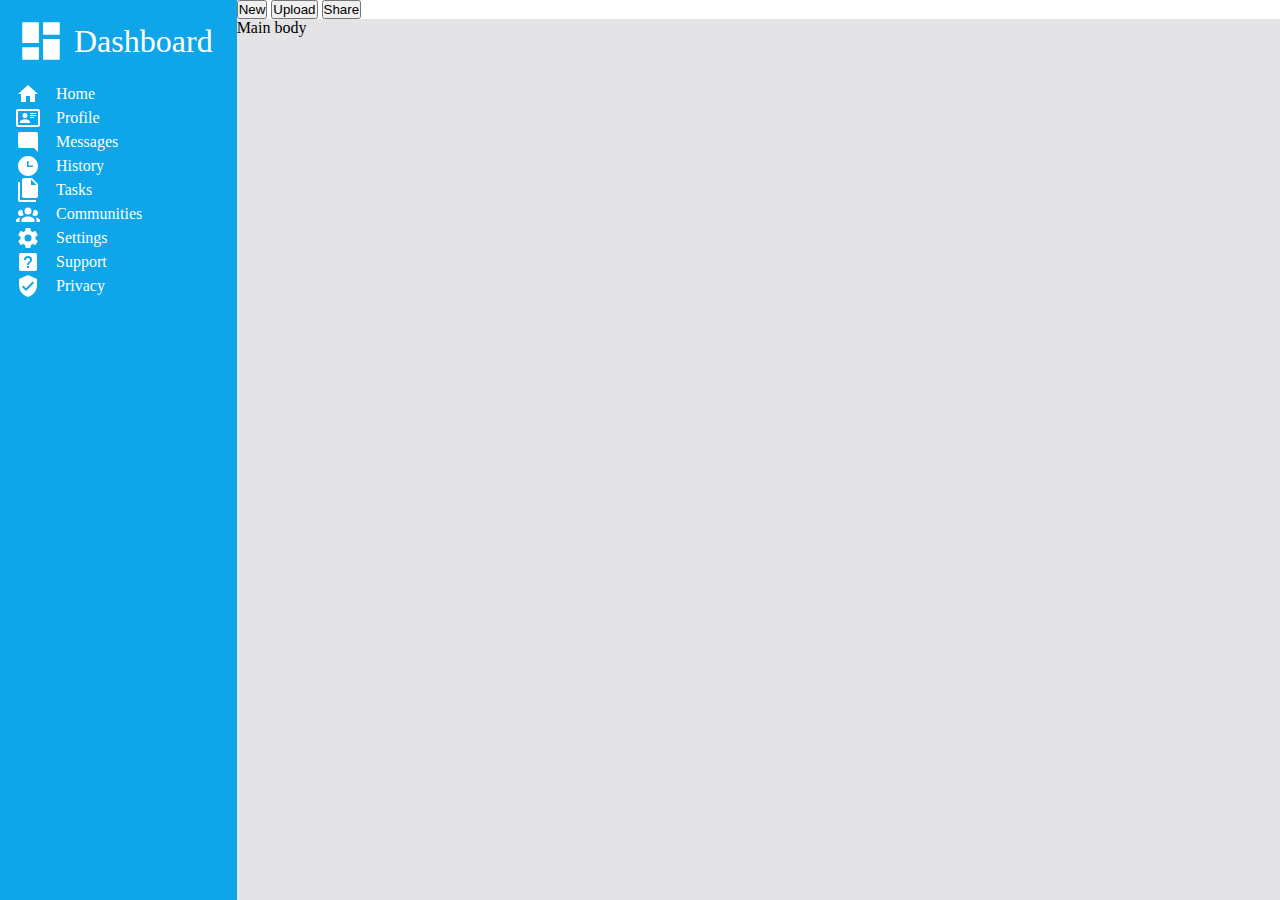
==== admin_dashboard/index.html @ d6130c11 "Implements styling for sidebar header" ====
<!DOCTYPE html>
<html lang="en">
<head>
    <meta charset="UTF-8">
    <meta name="viewport" content="width=device-width, initial-scale=1.0">
    <link rel="stylesheet" href="./styles/main.css">
    
    <link href="https://fonts.googleapis.com/css2?family=Roboto:ital,wght@0,400;0,500;0,700;0,900;1,400;1,700;1,900&display=swap" rel="stylesheet">
    <title>Admin Dashboard</title>
</head>
<body>
    <section class="header">
        <section class="search-bar">
            <div class="search"></div>
            <div class="search-field"></div>
            <div class="alarm-bell"></div>
            <div class="user-logo"></div>
            <div class="user-name"></div>
        </section>
        <section class="user-bar">
            <div class="user-logo"></div>
            <div class="greeting"></div>
            <div class="user-name"></div>
            <button type="button" id="new">New</button>
            <button type="button" id="upload">Upload</button>
            <button type="button" id="share">Share</button>
        </section>
    </section>
    <section class="sidebar">
        <div class="sidebar-header">
            <img src="./images/dashboard.svg" alt="Dashboard logo">
            <div class="sidebar-text">Dashboard</div>
        </div>
        <section class="nav">
            <ul class="nav-top">
                <li class="sidebar-link">
                    <img src="./images/home.svg" alt="Home icon">
                    <div class="sidebar-text">Home</div>
                </li>
                <li class="sidebar-link">
                    <img src="./images/profile.svg" alt="Profile icon">
                    <div class="sidebar-text">Profile</div>
                </li>
                <li class="sidebar-link">
                    <img src="./images/messages.svg" alt="Messages icon">
                    <div class="sidebar-text">Messages</div>
                </li>
                <li class="sidebar-link">
                    <img src="./images/history.svg" alt="History icon">
                    <div class="sidebar-text">History</div>
                </li>
                <li class="sidebar-link">
                    <img src="./images/tasks.svg" alt="Tasks icon">
                    <div class="sidebar-text">Tasks</div>
                </li>
                <li class="sidebar-link">
                    <img src="./images/communities.svg" alt="Communities icon">
                    <div class="sidebar-text">Communities</div>
                </li>
            </ul>
            <ul class="nav-bottom">
                <li class="sidebar-link">
                    <img src="./images/settings.svg" alt="Settings icon">
                    <div class="sidebar-text">Settings</div>
                </li>
                <li class="sidebar-link">
                    <img src="./images/support.svg" alt="Support icon">
                    <div class="sidebar-text">Support</div>
                </li>
                <li class="sidebar-link">
                    <img src="./images/privacy.svg" alt="Privacy icon">
                    <div class="sidebar-text">Privacy</div>
                </li>
            </ul>
        </section>
    </section>

    <section class="main">
        Main body
    </section>
</body>
</html>
---- admin_dashboard/styles/main.css ----
@import "sidebar.css";

*{
    margin: 0;
    padding: 0;
}

body{
    display: grid;
    grid-template-columns: auto 1fr;
    grid-template-rows: auto 1fr;
    height: 100vh;
}

.header{
    background-color: white;
    grid-column: 2 / 3;
}



.main{
    background-color: #e4e4e7;
}

li{
    list-style: none;
}
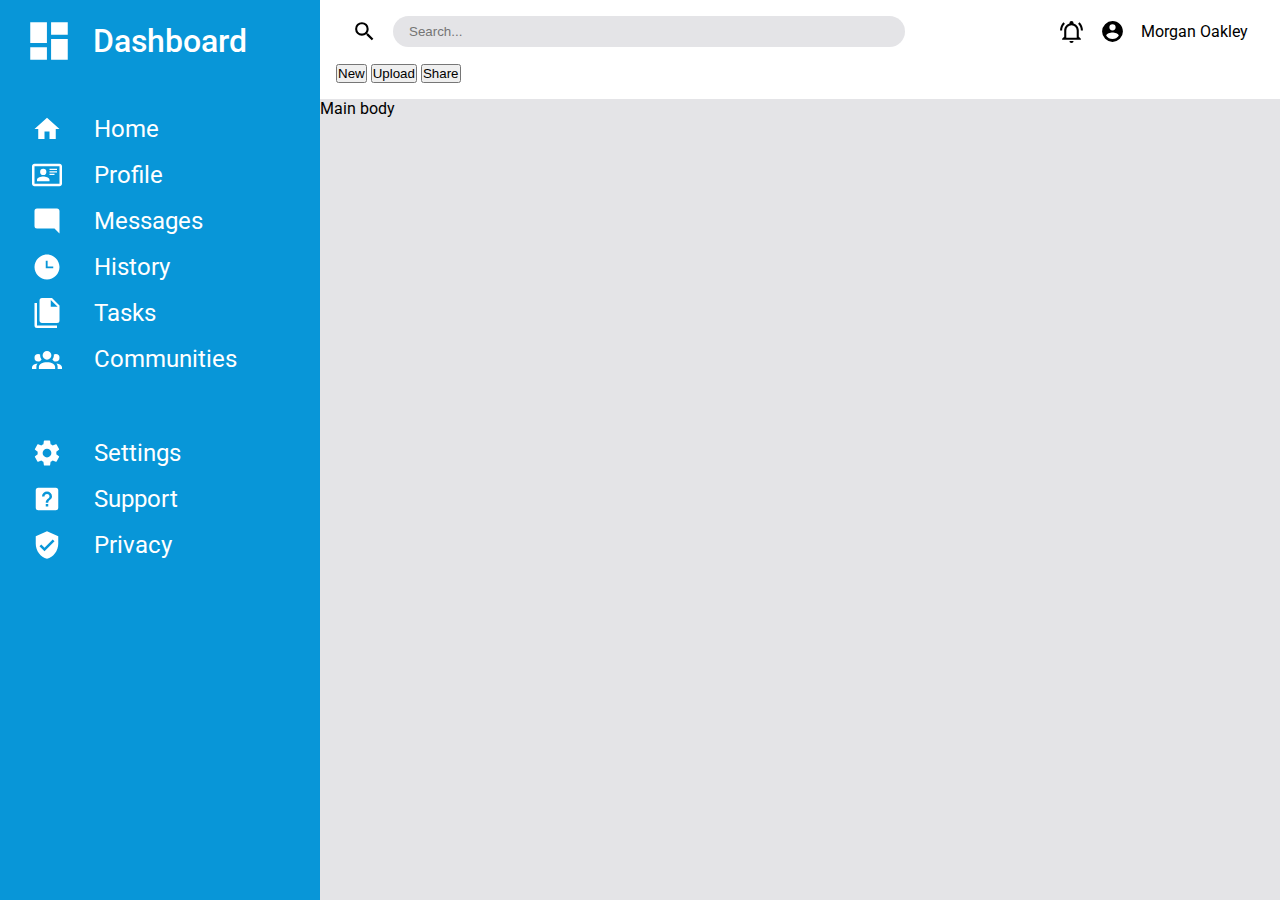
==== commit adc1d0b1: "Creates initial styling and elements for the top half of the header bar" ====
--- a/admin_dashboard/index.html
+++ b/admin_dashboard/index.html
@@ -11,11 +11,13 @@
 <body>
     <section class="header">
         <section class="search-bar">
-            <div class="search"></div>
-            <div class="search-field"></div>
-            <div class="alarm-bell"></div>
-            <div class="user-logo"></div>
-            <div class="user-name"></div>
+            <img src="./images/search.svg" alt="Search Icon" class="search-logo">
+            <input type="text" class="search-field" placeholder="Search...">
+            <div class="search-buttons">
+                <img src="./images/notifications.svg" alt="Notifications Icon" class="alarm-bell">
+                <img src="./images/account-circle.svg" alt="User Profile Icon" class="user-logo">
+                <div class="user-name">Morgan Oakley</div>
+            </div>
         </section>
         <section class="user-bar">
             <div class="user-logo"></div>
--- a/admin_dashboard/styles/main.css
+++ b/admin_dashboard/styles/main.css
@@ -1,15 +1,21 @@
 @import "sidebar.css";
+@import "header.css";
 
 *{
     margin: 0;
     padding: 0;
 }
 
+:root{
+    --sidebar-width: 20rem;
+}
+
 body{
     display: grid;
-    grid-template-columns: auto 1fr;
+    grid-template-columns: var(--sidebar-width) 1fr;
     grid-template-rows: auto 1fr;
     height: 100vh;
+    font-family: "Roboto", sans-serif;
 }
 
 .header{
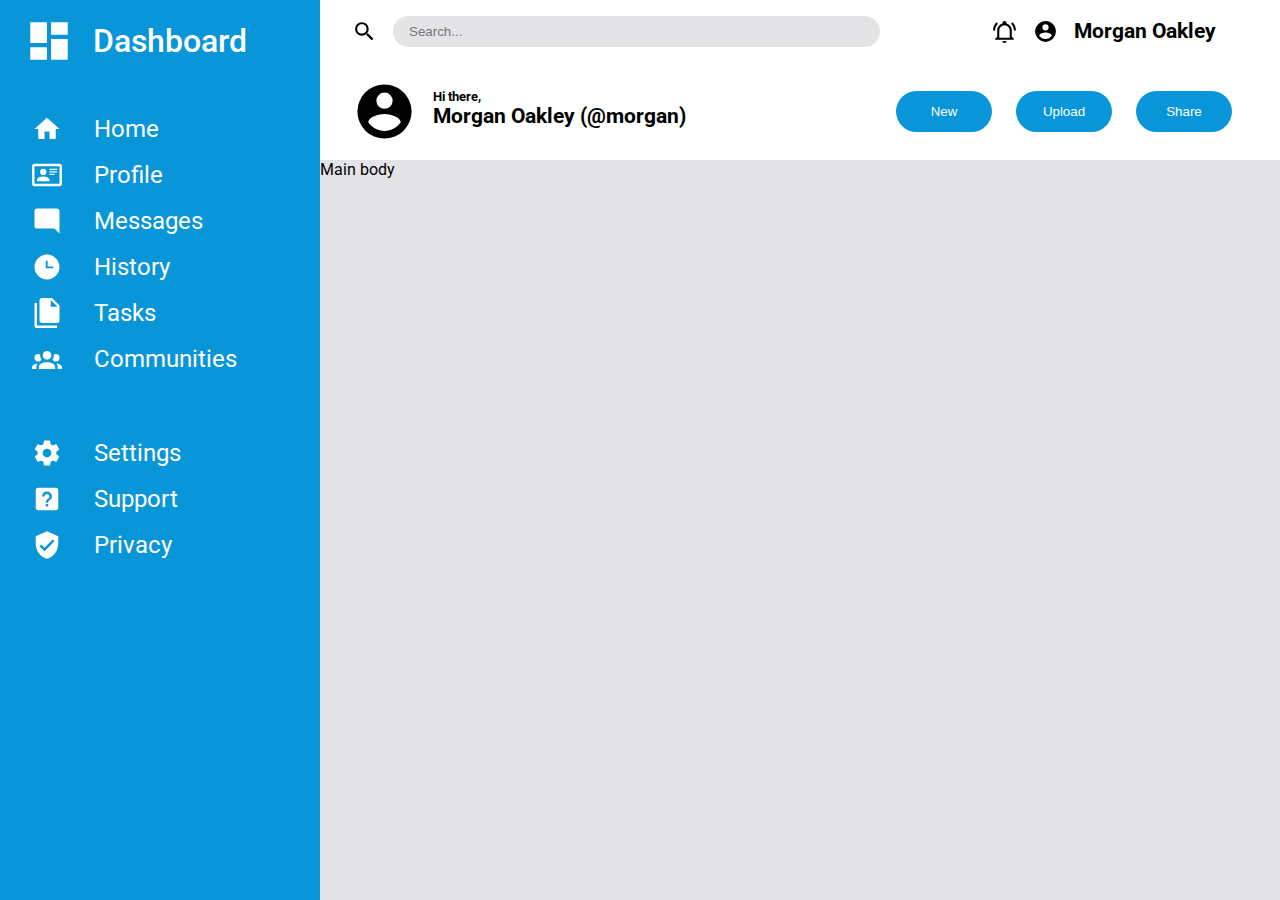
==== commit abd8f06e: "Modifies styling for the rest of the header bar" ====
--- a/admin_dashboard/index.html
+++ b/admin_dashboard/index.html
@@ -20,12 +20,16 @@
             </div>
         </section>
         <section class="user-bar">
-            <div class="user-logo"></div>
-            <div class="greeting"></div>
-            <div class="user-name"></div>
-            <button type="button" id="new">New</button>
-            <button type="button" id="upload">Upload</button>
-            <button type="button" id="share">Share</button>
+            <img src="./images/account-circle.svg" alt="User Profile Icon" class="user-logo">
+            <div class="welcome">
+                <div class="greeting">Hi there,</div>
+                <div class="user-name">Morgan Oakley (@morgan)</div>
+            </div>
+            <div class="action-buttons">
+                <button type="button" id="new">New</button>
+                <button type="button" id="upload">Upload</button>
+                <button type="button" id="share">Share</button>
+            </div>
         </section>
     </section>
     <section class="sidebar">
--- a/admin_dashboard/styles/main.css
+++ b/admin_dashboard/styles/main.css
@@ -8,6 +8,7 @@
 
 :root{
     --sidebar-width: 20rem;
+    --color-blue: #0896d8;
 }
 
 body{
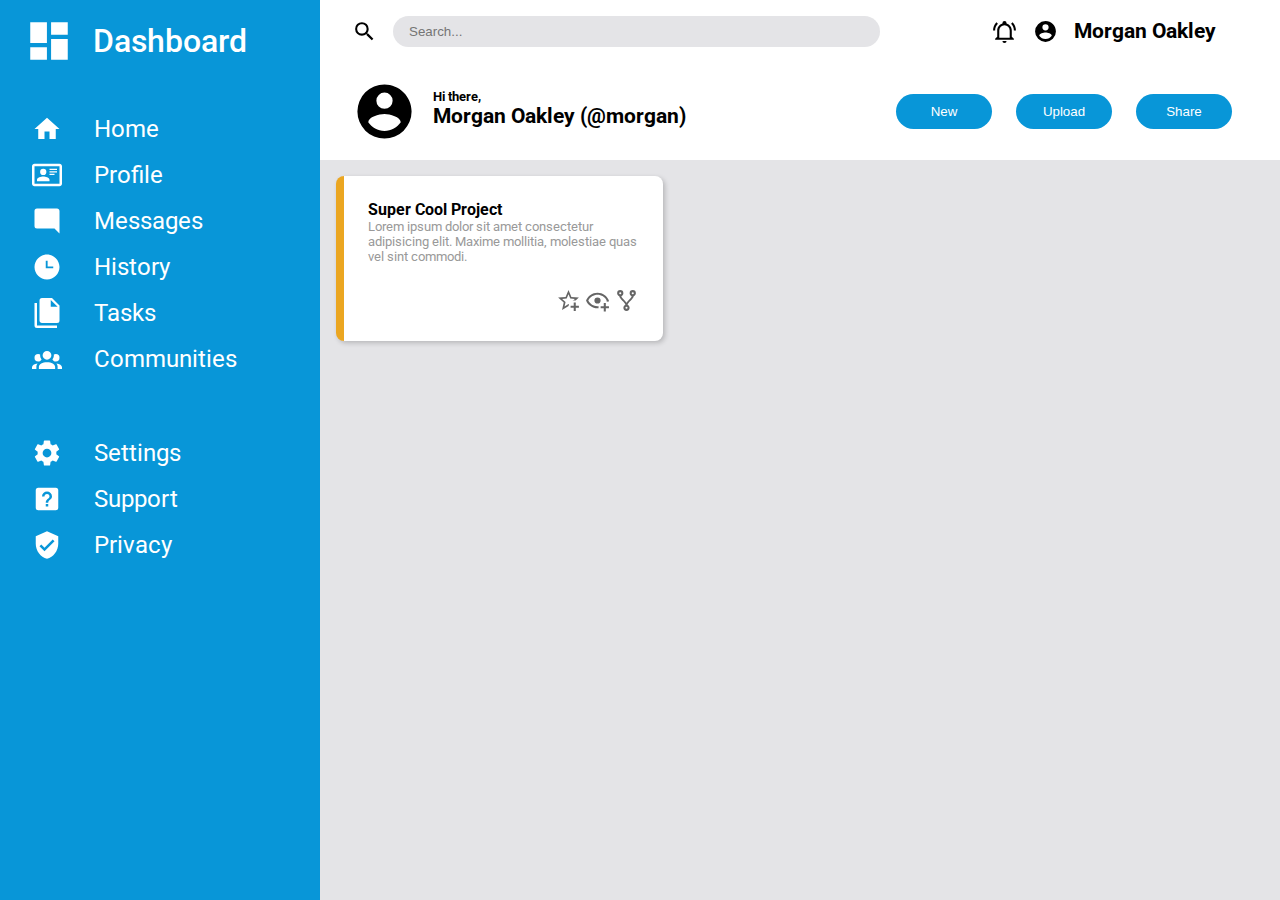
==== commit 697f1f2a: "Creates main content grid, card, and stylizes the card" ====
--- a/admin_dashboard/index.html
+++ b/admin_dashboard/index.html
@@ -3,7 +3,7 @@
 <head>
     <meta charset="UTF-8">
     <meta name="viewport" content="width=device-width, initial-scale=1.0">
-    <link rel="stylesheet" href="./styles/main.css">
+    <link rel="stylesheet" href="./styles/style.css">
     
     <link href="https://fonts.googleapis.com/css2?family=Roboto:ital,wght@0,400;0,500;0,700;0,900;1,400;1,700;1,900&display=swap" rel="stylesheet">
     <title>Admin Dashboard</title>
@@ -81,8 +81,26 @@
         </section>
     </section>
 
-    <section class="main">
-        Main body
-    </section>
+    <main>
+        <section class="content">
+            <div class="projects">
+                <div class="card">
+                    <h4>Super Cool Project</h4>
+                    <p>                       
+                        Lorem ipsum dolor sit amet consectetur adipisicing elit. Maxime mollitia,
+                        molestiae quas vel sint commodi.
+                    </p>
+                    <div class="card-actions">
+                        <img src="./images/star-plus-outline.svg" alt="Favorite Icon">
+                        <img src="./images/eye-plus-outline.svg" alt="Watch Icon">
+                        <img src="./images/source-fork.svg" alt="Fork Icon">
+                    </div>
+                </div>
+            </div>
+            <div class="main-sidebar">
+
+            </div>
+        </section>
+    </main>
 </body>
 </html>--- a/admin_dashboard/styles/style.css
+++ b/admin_dashboard/styles/style.css
@@ -0,0 +1,37 @@
+@import "sidebar.css";
+@import "header.css";
+@import "main.css";
+
+*{
+    margin: 0;
+    padding: 0;
+}
+
+:root{
+    --sidebar-width: 20rem;
+    --color-blue: #0896d8;
+    --card-box-shadow: 2px 2px 5px rgba(0, 0, 0, .2);
+}
+
+body{
+    display: grid;
+    grid-template-columns: var(--sidebar-width) 1fr;
+    grid-template-rows: auto 1fr;
+    height: 100vh;
+    font-family: "Roboto", sans-serif;
+}
+
+.header{
+    background-color: white;
+    grid-column: 2 / 3;
+}
+
+
+
+main{
+    background-color: #e4e4e7;
+}
+
+li{
+    list-style: none;
+}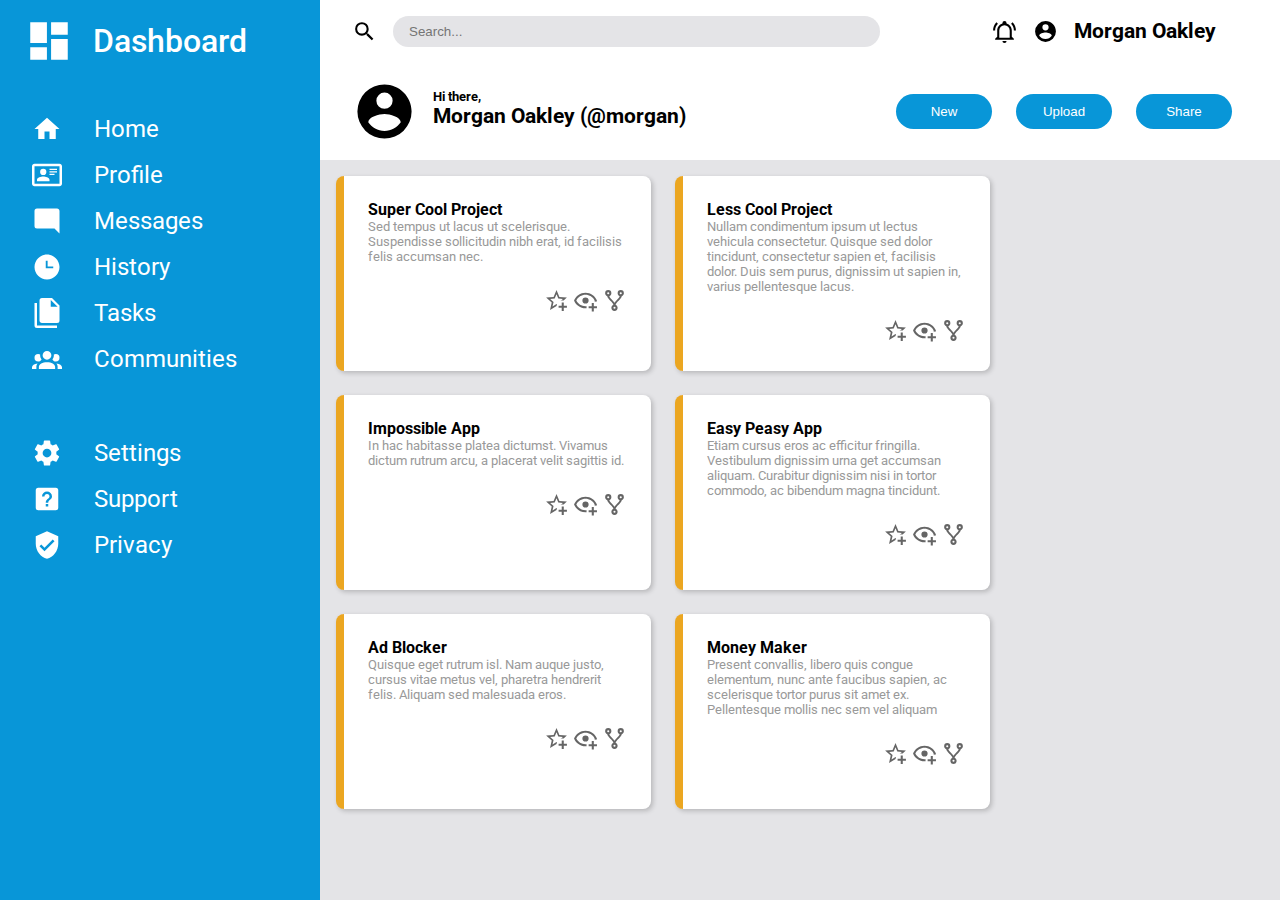
==== commit f63b7750: "Adds in other 6 cards" ====
--- a/admin_dashboard/index.html
+++ b/admin_dashboard/index.html
@@ -87,8 +87,80 @@
                 <div class="card">
                     <h4>Super Cool Project</h4>
                     <p>                       
-                        Lorem ipsum dolor sit amet consectetur adipisicing elit. Maxime mollitia,
-                        molestiae quas vel sint commodi.
+                        Sed tempus ut lacus ut scelerisque.
+                        Suspendisse sollicitudin nibh erat, id
+                        facilisis felis accumsan nec.
+                    </p>
+                    <div class="card-actions">
+                        <img src="./images/star-plus-outline.svg" alt="Favorite Icon">
+                        <img src="./images/eye-plus-outline.svg" alt="Watch Icon">
+                        <img src="./images/source-fork.svg" alt="Fork Icon">
+                    </div>
+                </div>
+                <div class="card">
+                    <h4>Less Cool Project</h4>
+                    <p>                       
+                        Nullam condimentum ipsum ut lectus vehicula
+                        consectetur. Quisque sed dolor tincidunt,
+                        consectetur sapien et, facilisis dolor. Duis sem
+                        purus, dignissim ut sapien in, varius
+                        pellentesque lacus.
+                    </p>
+                    <div class="card-actions">
+                        <img src="./images/star-plus-outline.svg" alt="Favorite Icon">
+                        <img src="./images/eye-plus-outline.svg" alt="Watch Icon">
+                        <img src="./images/source-fork.svg" alt="Fork Icon">
+                    </div>
+                </div>
+                <div class="card">
+                    <h4>Impossible App</h4>
+                    <p>                       
+                        In hac habitasse platea dictumst. Vivamus
+                        dictum rutrum arcu, a placerat velit sagittis
+                        id.
+                    </p>
+                    <div class="card-actions">
+                        <img src="./images/star-plus-outline.svg" alt="Favorite Icon">
+                        <img src="./images/eye-plus-outline.svg" alt="Watch Icon">
+                        <img src="./images/source-fork.svg" alt="Fork Icon">
+                    </div>
+                </div>
+                <div class="card">
+                    <h4>Easy Peasy App</h4>
+                    <p>                       
+                        Etiam cursus eros ac efficitur fringilla.
+                        Vestibulum dignissim urna get accumsan
+                        aliquam. Curabitur dignissim nisi in tortor
+                        commodo, ac bibendum magna tincidunt.
+                    </p>
+                    <div class="card-actions">
+                        <img src="./images/star-plus-outline.svg" alt="Favorite Icon">
+                        <img src="./images/eye-plus-outline.svg" alt="Watch Icon">
+                        <img src="./images/source-fork.svg" alt="Fork Icon">
+                    </div>
+                </div>
+                <div class="card">
+                    <h4>Ad Blocker</h4>
+                    <p>                       
+                        Quisque eget rutrum isl. Nam auque
+                        justo, cursus vitae metus vel, pharetra
+                        hendrerit felis. Aliquam sed malesuada
+                        eros.
+                    </p>
+                    <div class="card-actions">
+                        <img src="./images/star-plus-outline.svg" alt="Favorite Icon">
+                        <img src="./images/eye-plus-outline.svg" alt="Watch Icon">
+                        <img src="./images/source-fork.svg" alt="Fork Icon">
+                    </div>
+                </div>
+                <div class="card">
+                    <h4>Money Maker</h4>
+                    <p>                       
+                        Present convallis, libero quis congue
+                        elementum, nunc ante faucibus sapien, ac
+                        scelerisque tortor purus sit amet ex.
+                        Pellentesque mollis nec sem vel aliquam
+                      
                     </p>
                     <div class="card-actions">
                         <img src="./images/star-plus-outline.svg" alt="Favorite Icon">
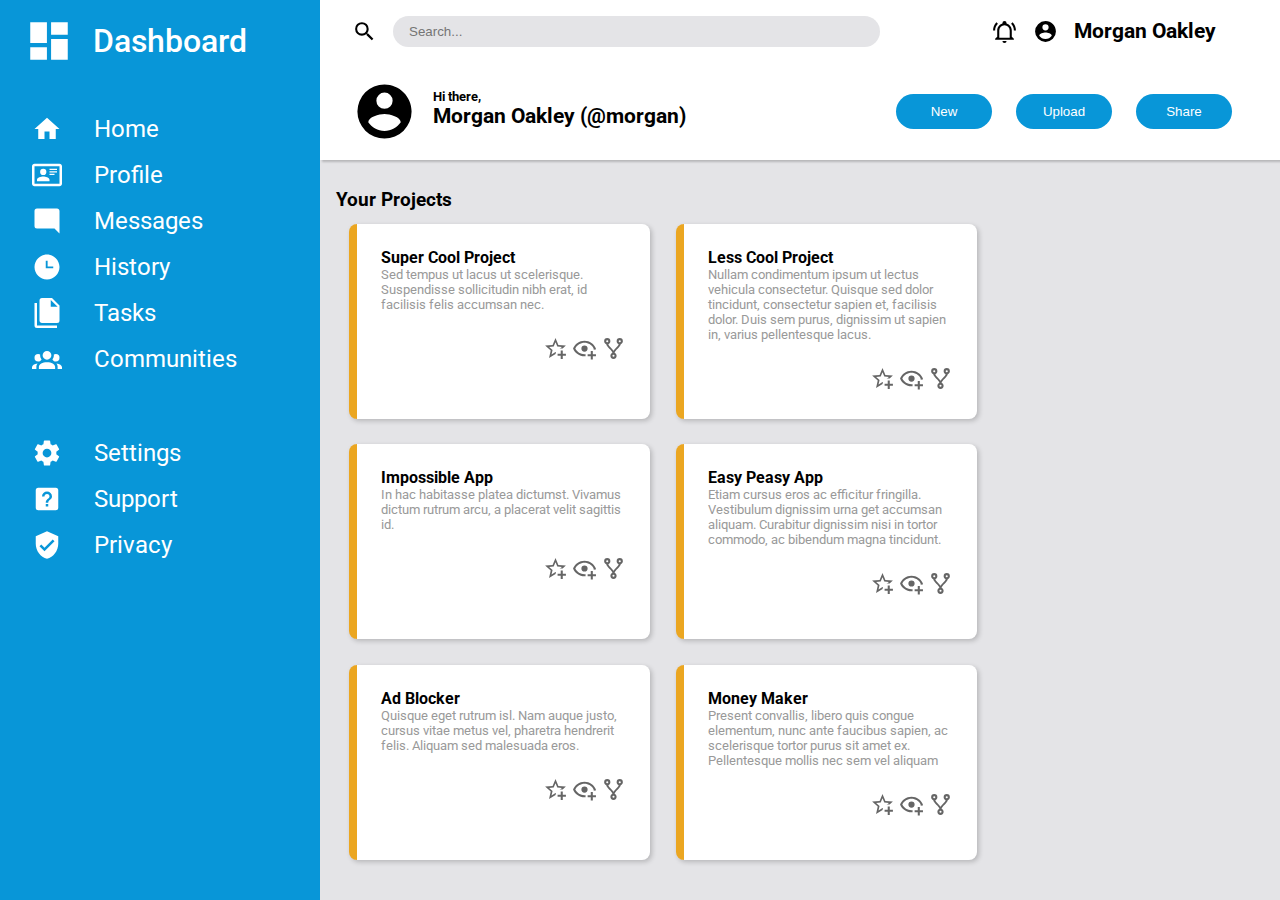
==== commit b93ec64e: "Adds in box shadow for header bar" ====
--- a/admin_dashboard/index.html
+++ b/admin_dashboard/index.html
@@ -9,7 +9,7 @@
     <title>Admin Dashboard</title>
 </head>
 <body>
-    <section class="header">
+    <div class="header">
         <section class="search-bar">
             <img src="./images/search.svg" alt="Search Icon" class="search-logo">
             <input type="text" class="search-field" placeholder="Search...">
@@ -31,7 +31,7 @@
                 <button type="button" id="share">Share</button>
             </div>
         </section>
-    </section>
+    </div>
     <section class="sidebar">
         <div class="sidebar-header">
             <img src="./images/dashboard.svg" alt="Dashboard logo">
@@ -84,6 +84,7 @@
     <main>
         <section class="content">
             <div class="projects">
+                <h3>Your Projects</h3>
                 <div class="card">
                     <h4>Super Cool Project</h4>
                     <p>                       
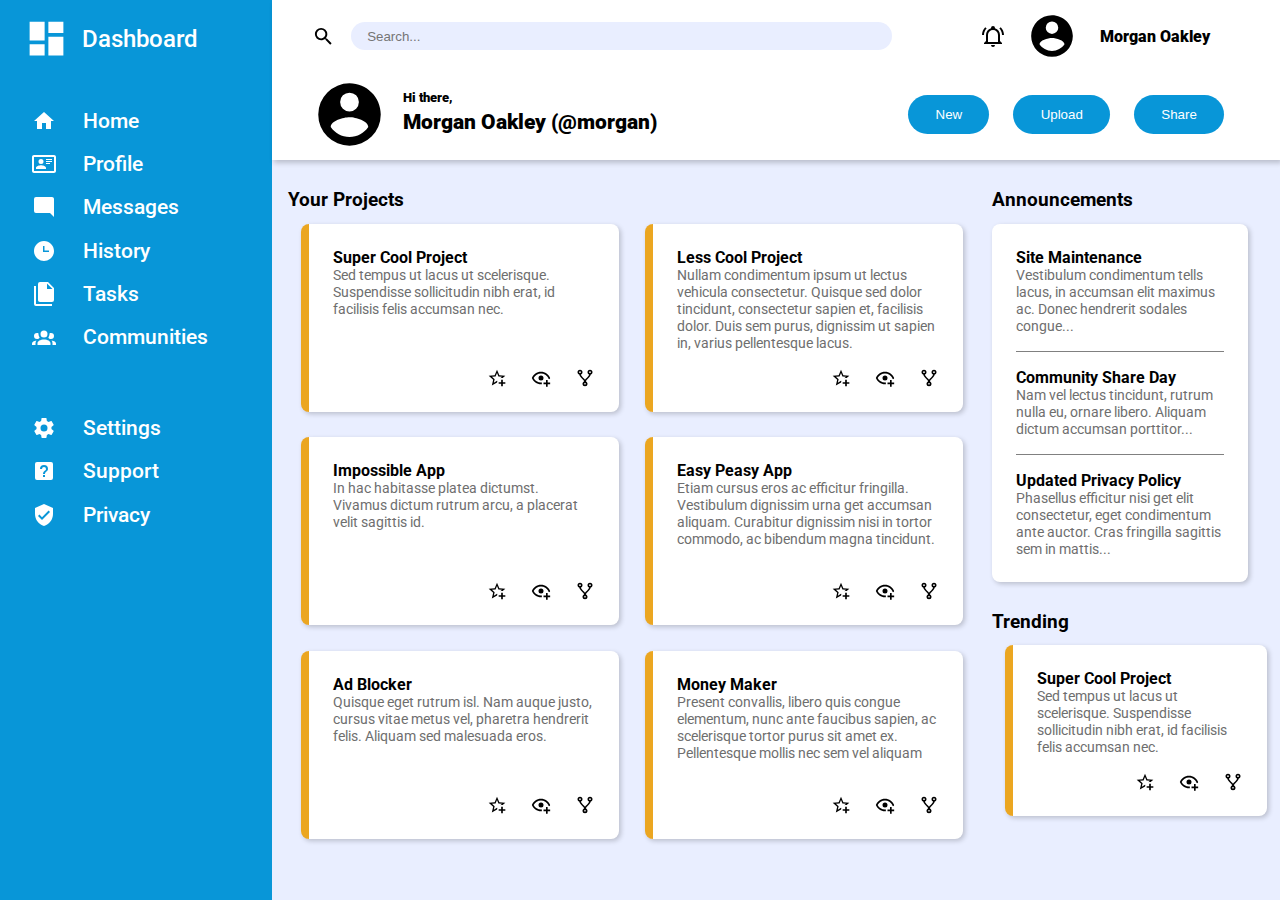
==== commit 824dd7cc: "Initial styling and content for announcements sidebar" ====
--- a/admin_dashboard/index.html
+++ b/admin_dashboard/index.html
@@ -171,7 +171,52 @@
                 </div>
             </div>
             <div class="main-sidebar">
-
+                <div class="announcements">
+                    <h3>Announcements</h3>
+                    <div class="news-list">
+                        <div class="news-item">
+                            <h4>Site Maintenance</h4>
+                            <p>                       
+                                Vestibulum condimentum tells lacus,
+                                in accumsan elit maximus ac. Donec
+                                hendrerit sodales congue...
+                            </p>
+                        </div>
+                        <div class="news-item">
+                            <h4>Community Share Day</h4>
+                            <p>                       
+                                Nam vel lectus tincidunt, rutrum nulla
+                                eu, ornare libero. Aliquam dictum
+                                accumsan porttitor...
+                            </p>
+                        </div>
+                        <div class="news-item">
+                            <h4>Updated Privacy Policy</h4>
+                            <p>                       
+                                Phasellus efficitur nisi get elit
+                                consectetur, eget condimentum ante
+                                auctor. Cras fringilla sagittis sem in
+                                mattis...
+                            </p>
+                        </div>
+                    </div>
+                </div>
+                <div class="trending">
+                    <h3>Trending</h3>
+                    <div class="card">
+                        <h4>Super Cool Project</h4>
+                        <p>                       
+                            Sed tempus ut lacus ut scelerisque.
+                            Suspendisse sollicitudin nibh erat, id
+                            facilisis felis accumsan nec.
+                        </p>
+                        <div class="card-actions">
+                            <img src="./images/star-plus-outline.svg" alt="Favorite Icon">
+                            <img src="./images/eye-plus-outline.svg" alt="Watch Icon">
+                            <img src="./images/source-fork.svg" alt="Fork Icon">
+                        </div>
+                    </div>
+                </div>
             </div>
         </section>
     </main>
--- a/admin_dashboard/styles/style.css
+++ b/admin_dashboard/styles/style.css
@@ -10,26 +10,16 @@
 :root{
     --sidebar-width: 20rem;
     --color-blue: #0896d8;
+    --color-main: rgb(233, 238, 255);
     --card-box-shadow: 2px 2px 5px rgba(0, 0, 0, .2);
 }
 
 body{
     display: grid;
-    grid-template-columns: var(--sidebar-width) 1fr;
-    grid-template-rows: auto 1fr;
+    grid-template-columns: 1.35fr 5fr;;
+    grid-template-rows: 1fr 6fr;
     height: 100vh;
     font-family: "Roboto", sans-serif;
-}
-
-.header{
-    background-color: white;
-    grid-column: 2 / 3;
-}
-
-
-
-main{
-    background-color: #e4e4e7;
 }
 
 li{
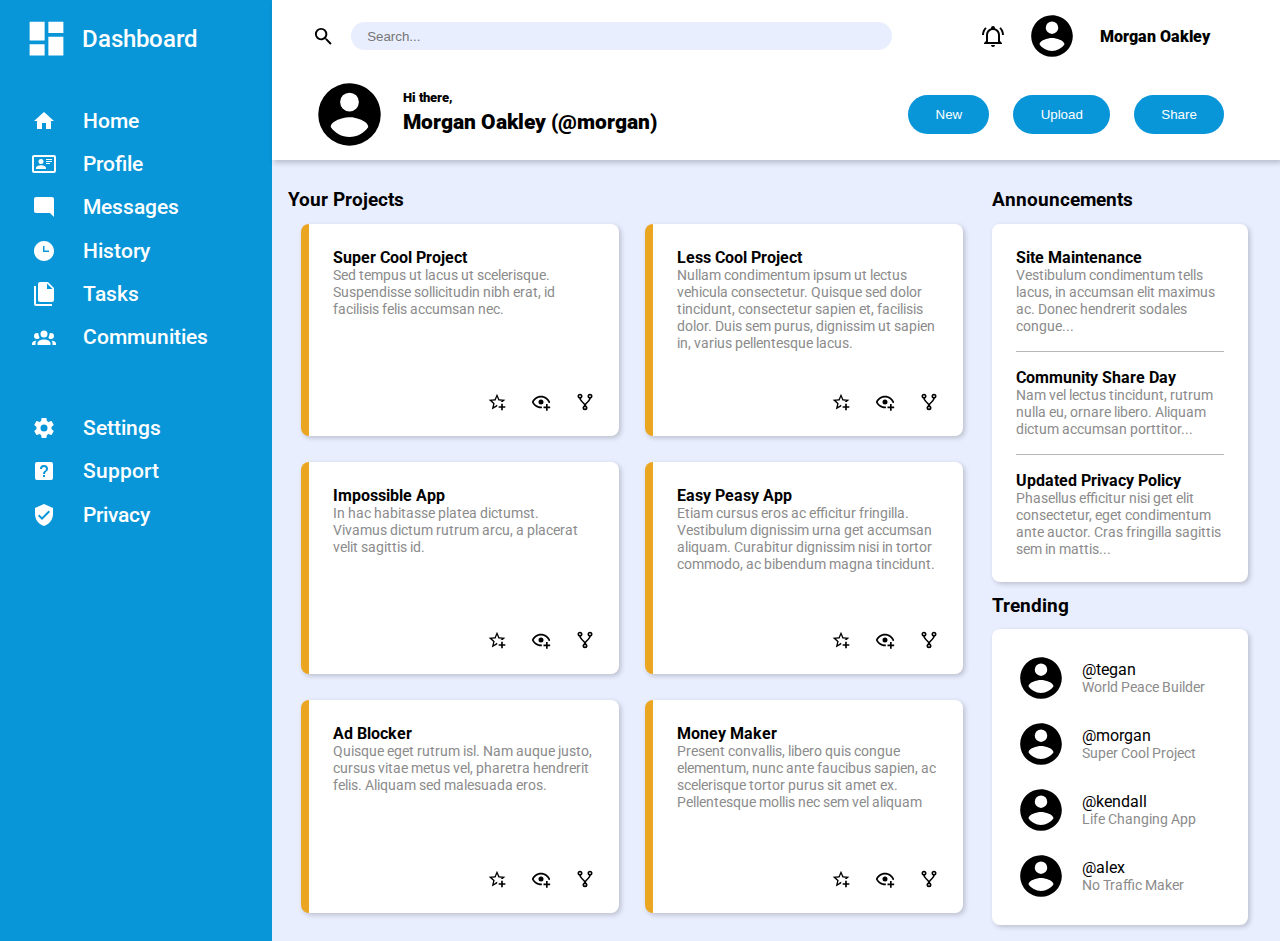
==== commit d003d497: "Initial styling and content for trending sidebar" ====
--- a/admin_dashboard/index.html
+++ b/admin_dashboard/index.html
@@ -171,51 +171,81 @@
                 </div>
             </div>
             <div class="main-sidebar">
-                <div class="announcements">
-                    <h3>Announcements</h3>
-                    <div class="news-list">
-                        <div class="news-item">
-                            <h4>Site Maintenance</h4>
-                            <p>                       
-                                Vestibulum condimentum tells lacus,
-                                in accumsan elit maximus ac. Donec
-                                hendrerit sodales congue...
-                            </p>
-                        </div>
-                        <div class="news-item">
-                            <h4>Community Share Day</h4>
-                            <p>                       
-                                Nam vel lectus tincidunt, rutrum nulla
-                                eu, ornare libero. Aliquam dictum
-                                accumsan porttitor...
-                            </p>
-                        </div>
-                        <div class="news-item">
-                            <h4>Updated Privacy Policy</h4>
-                            <p>                       
-                                Phasellus efficitur nisi get elit
-                                consectetur, eget condimentum ante
-                                auctor. Cras fringilla sagittis sem in
-                                mattis...
-                            </p>
-                        </div>
-                    </div>
-                </div>
-                <div class="trending">
-                    <h3>Trending</h3>
-                    <div class="card">
-                        <h4>Super Cool Project</h4>
+                <h3>Announcements</h3>
+                <div class="news-list">
+                    <div class="news-item">
+                        <h4>Site Maintenance</h4>
                         <p>                       
-                            Sed tempus ut lacus ut scelerisque.
-                            Suspendisse sollicitudin nibh erat, id
-                            facilisis felis accumsan nec.
+                            Vestibulum condimentum tells lacus,
+                            in accumsan elit maximus ac. Donec
+                            hendrerit sodales congue...
                         </p>
-                        <div class="card-actions">
-                            <img src="./images/star-plus-outline.svg" alt="Favorite Icon">
-                            <img src="./images/eye-plus-outline.svg" alt="Watch Icon">
-                            <img src="./images/source-fork.svg" alt="Fork Icon">
-                        </div>
-                    </div>
+                    </div>
+                    <div class="news-item">
+                        <h4>Community Share Day</h4>
+                        <p>                       
+                            Nam vel lectus tincidunt, rutrum nulla
+                            eu, ornare libero. Aliquam dictum
+                            accumsan porttitor...
+                        </p>
+                    </div>
+                    <div class="news-item">
+                        <h4>Updated Privacy Policy</h4>
+                        <p>                       
+                            Phasellus efficitur nisi get elit
+                            consectetur, eget condimentum ante
+                            auctor. Cras fringilla sagittis sem in
+                            mattis...
+                        </p>
+                    </div>
+                </div>
+                <h3>Trending</h3>
+                <div class="user-list">
+                    <div class="user">
+                        <img src="./images/account-circle.svg" alt="User Profile Icon">
+                        <div>
+                            <div class="username">
+                                @tegan
+                            </div>
+                            <div class="description">
+                                World Peace Builder
+                            </div>
+                        </div>
+                    </div>
+                    <div class="user">
+                        <img src="./images/account-circle.svg" alt="User Profile Icon">
+                        <div>
+                            <div class="username">
+                                @morgan
+                            </div>
+                            <div class="description">
+                                Super Cool Project
+                            </div>
+                        </div>
+                    </div>
+                    <div class="user">
+                        <img src="./images/account-circle.svg" alt="User Profile Icon">
+                        <div>
+                            <div class="username">
+                                @kendall
+                            </div>
+                            <div class="description">
+                                Life Changing App
+                            </div>
+                        </div>
+                    </div>
+                    <div class="user">
+                        <img src="./images/account-circle.svg" alt="User Profile Icon">
+                        <div>
+                            <div class="username">
+                                @alex
+                            </div>
+                            <div class="description">
+                                No Traffic Maker
+                            </div>
+                        </div>
+                    </div>
+                
                 </div>
             </div>
         </section>
